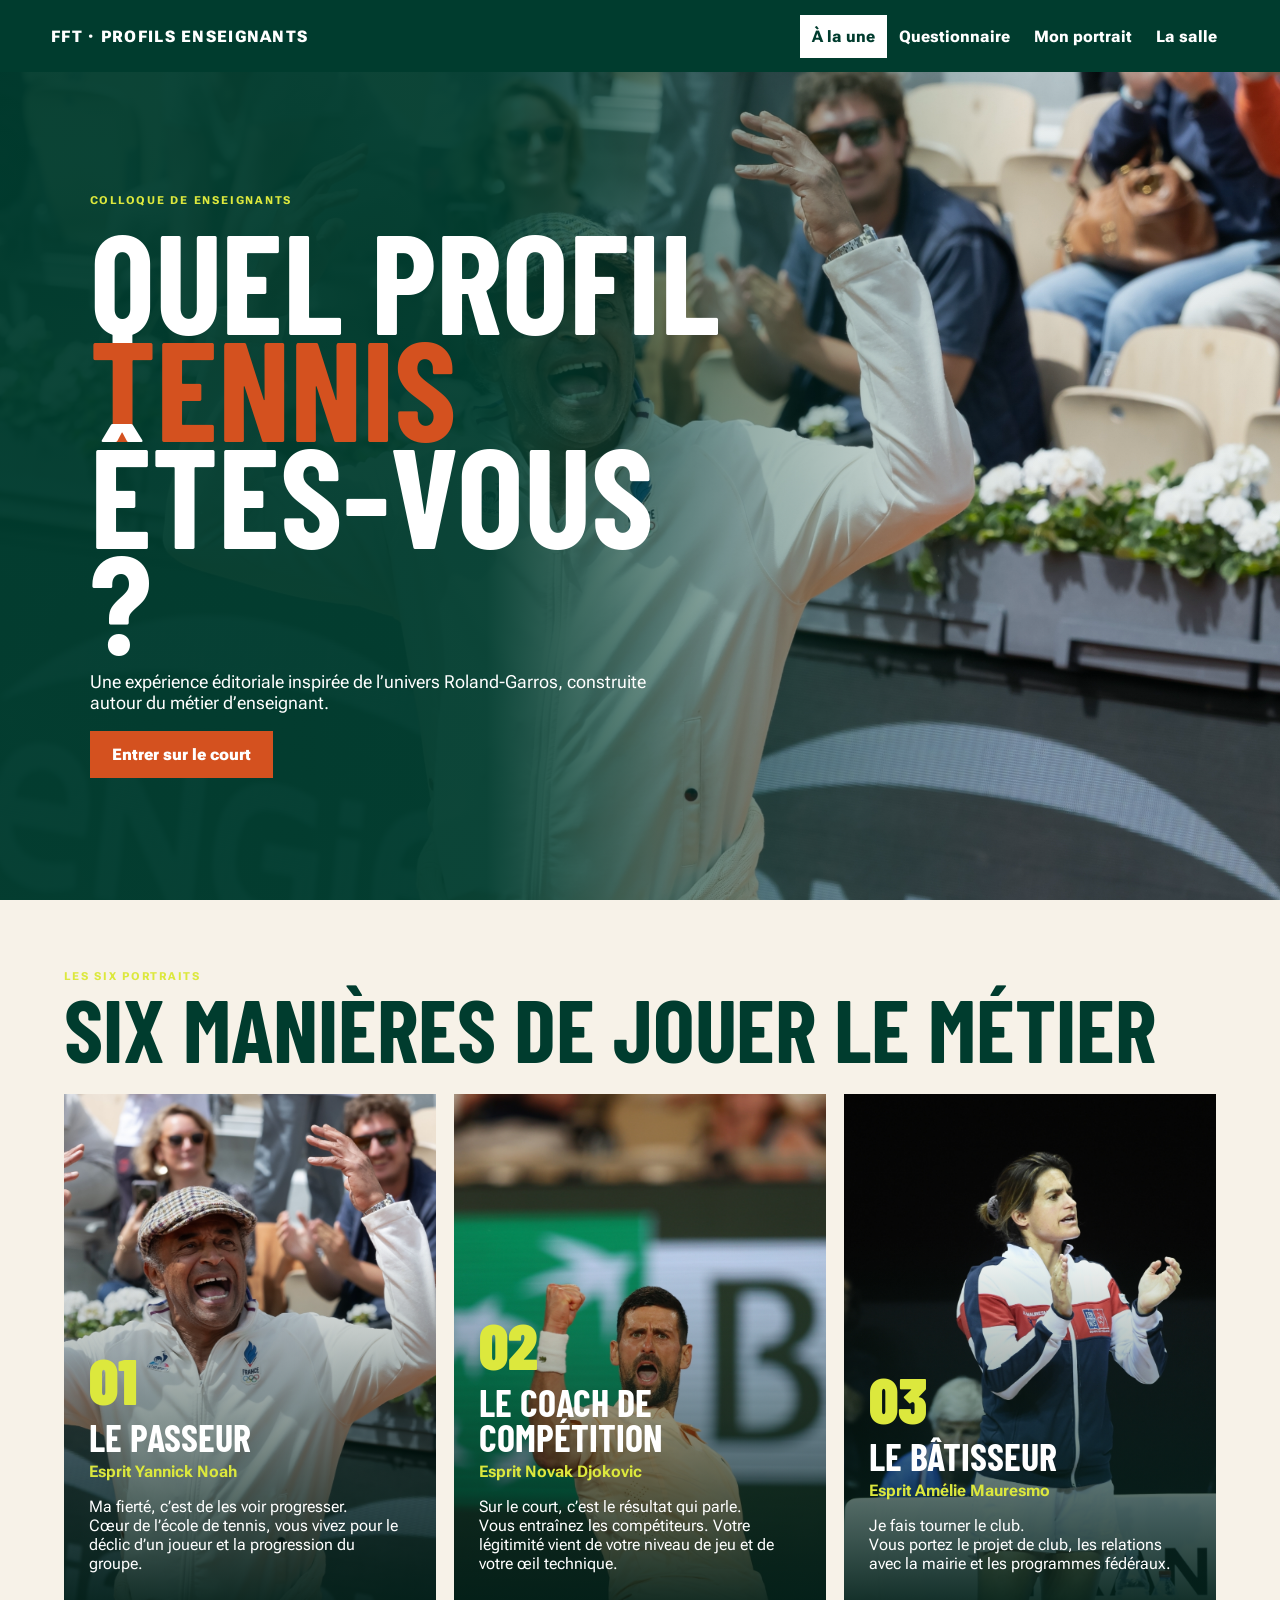
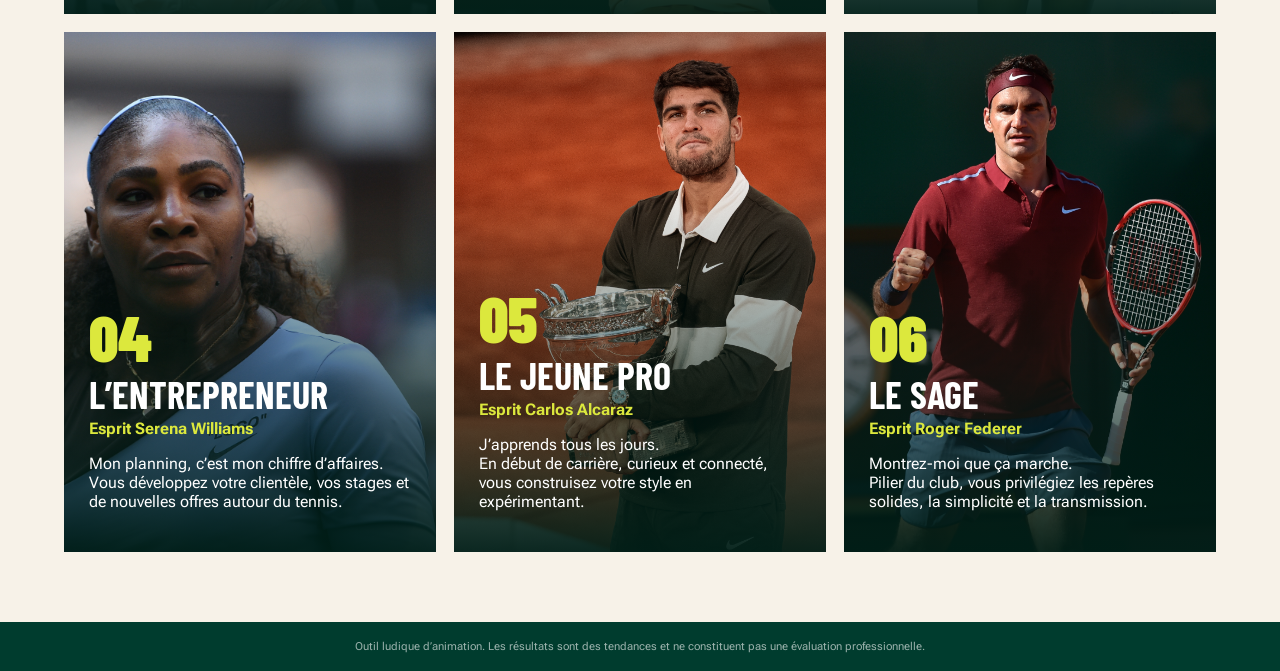
==== index.html @ fdeee8c6 "Add files via upload" ====
<!doctype html><html lang="fr"><head><meta charset="utf-8"><meta name="viewport" content="width=device-width,initial-scale=1"><title>Colloque des Enseignants FFT</title><style>
@import url('https://fonts.googleapis.com/css2?family=Barlow+Condensed:wght@700;800;900&family=Roboto+Flex:wght@400;600;700&display=swap');:root{--g:#003c2e;--o:#d4511f;--c:#f7f2e8;--ink:#18221d;--ball:#dce83d;--line:#d8ddd8}*{box-sizing:border-box}body{margin:0;background:var(--c);color:var(--ink);font-family:'Roboto Flex',Arial,sans-serif}button{font:inherit;cursor:pointer}h1,h2,h3{font-family:'Barlow Condensed',Arial,sans-serif;text-transform:uppercase}.top{height:72px;background:var(--g);color:#fff;padding:0 4vw;display:flex;align-items:center;justify-content:space-between;position:sticky;top:0;z-index:20}.brand{font-weight:900;letter-spacing:.08em}.nav{display:flex}.nav button,.menu{border:0;background:transparent;color:#fff;padding:12px;font-weight:800}.nav button.on{background:#fff;color:var(--g)}.menu{display:none;background:#fff;color:var(--g)}.hero{min-height:calc(100vh - 72px);background:linear-gradient(90deg,#003c2ef2 0 38%,#003c2e6c 58%,#003c2e12 80%),var(--hero) 50% 42%/cover no-repeat;color:#fff;display:flex;align-items:center}.hero-copy{padding:7vw;max-width:820px}.kicker{color:var(--ball);font-size:11px;font-weight:900;letter-spacing:.16em;text-transform:uppercase}.hero h1{font-size:clamp(68px,11vw,150px);line-height:.76;margin:18px 0}.hero h1 span{color:var(--o)}.hero p{font-size:18px;max-width:580px}.btn{border:0;background:var(--o);color:#fff;padding:14px 22px;font-weight:900}.section{padding:70px 5vw}.section h2{font-size:clamp(50px,7vw,88px);line-height:.85;color:var(--g);margin:8px 0 28px}.grid{display:grid;grid-template-columns:repeat(3,1fr);gap:18px}.story{height:520px;position:relative;overflow:hidden;color:#fff;background:var(--g)}.story img{width:100%;height:100%;object-fit:cover;object-position:50% 25%}.story:after{content:'';position:absolute;inset:0;background:linear-gradient(transparent 28%,#001e17f2)}.story-copy{position:absolute;z-index:2;left:0;right:0;bottom:0;padding:25px}.story-no{font:900 64px/1 'Barlow Condensed';color:var(--ball)}.story h3{font-size:38px;line-height:.9;margin:8px 0}.story b{color:var(--ball)}.page{min-height:calc(100vh - 72px);padding:5vw 12px;background:linear-gradient(#003c2ee9,#003c2ef5),var(--hero) 50% 42%/cover fixed}.paper,.mag{max-width:1080px;margin:auto;background:#fff;box-shadow:0 30px 90px #001f1766}.paper{padding:clamp(20px,5vw,52px)}.meta{display:flex;justify-content:space-between;font-size:11px;color:#65716a;font-weight:900;text-transform:uppercase}.progress{height:6px;background:#e0e5e0;margin:14px 0 30px}.progress i{height:100%;display:block;background:var(--o)}.question{font:900 clamp(38px,6vw,66px)/.95 'Barlow Condensed';text-transform:uppercase;color:var(--g);margin-bottom:25px}.answers{display:grid;gap:9px}.answer{border:1.5px solid var(--line);background:#fff;padding:13px;display:flex;align-items:center;gap:13px;text-align:left}.answer.sel{border-color:var(--o);background:#fff7f2}.ball{width:42px;height:42px;flex:none;border-radius:50%;background:var(--ball);display:grid;place-items:center;color:var(--g);font-weight:900;position:relative;overflow:hidden}.ball:before,.ball:after{content:'';position:absolute;width:74%;height:74%;border:2px solid white;border-top-color:transparent;border-bottom-color:transparent;border-radius:50%}.ball:before{left:-52%}.ball:after{right:-52%}.qnav{display:flex;justify-content:space-between;gap:10px;margin-top:22px}.back{background:#fff;color:var(--g);border:1px solid var(--line)}.btn:disabled{opacity:.3}.cover{min-height:680px;display:grid;grid-template-columns:.9fr 1.1fr;background:var(--g);color:#fff}.cover-img{background:var(--photo) 50% 25%/cover no-repeat}.cover-copy{padding:48px;display:flex;justify-content:center;flex-direction:column}.mast{font:900 24px 'Barlow Condensed';letter-spacing:.11em;border-bottom:4px solid var(--o);padding-bottom:9px}.cover h1{font-size:clamp(64px,8vw,105px);line-height:.75;margin:28px 0 15px}.tag{display:inline-block;padding:7px 10px;background:var(--o);font-weight:900;margin-right:6px}.tag.light{background:#fff;color:var(--g)}.article{padding:34px}.deck{font:800 25px/1.3 'Barlow Condensed';color:var(--g)}.cards,.stats,.axes{display:grid;grid-template-columns:repeat(3,1fr);gap:12px;margin:20px 0}.box,.stat{background:var(--c);padding:17px}.box b{display:block;color:var(--g);margin-bottom:7px}.big,.stat strong{font:900 34px 'Barlow Condensed';color:var(--o)}.stat strong{display:block}.stat span{font-size:12px;color:#65716a}.axis{height:11px;background:#dce1dc;margin-top:9px}.axis i{display:block;height:100%;background:var(--o)}.feature{display:grid;grid-template-columns:1.1fr .9fr;gap:20px;background:var(--g);color:#fff;padding:25px;margin:24px 0}.quote{font:900 40px/1 'Barlow Condensed';color:var(--ball)}.scores{display:flex;flex-wrap:wrap;gap:8px}.scores span{background:#fff;padding:8px 10px;border:1px solid var(--line)}.room-head{display:flex;justify-content:space-between;gap:18px;align-items:end;margin-bottom:26px}.room-head h1{font-size:clamp(55px,8vw,96px);line-height:.8;color:var(--g);margin:8px 0}.room-kpis{display:grid;grid-template-columns:repeat(3,1fr);gap:12px;margin:18px 0}.room-grid{display:grid;grid-template-columns:1.2fr .8fr;gap:16px}.row{display:grid;grid-template-columns:180px 1fr 75px;gap:10px;align-items:center;margin:13px 0}.track{height:14px;background:#dce1dc}.track i{display:block;height:100%;background:var(--o)}.room-actions{display:flex;gap:9px;flex-wrap:wrap}.file-label{display:inline-flex;align-items:center;background:var(--g);color:#fff;padding:14px 18px;font-weight:900;cursor:pointer}.file-label input{display:none}.privacy{font-size:12px;color:#65716a;border-top:1px solid var(--line);padding-top:14px}.footer{background:var(--g);color:#ffffff99;text-align:center;padding:18px;font-size:11px}@media(max-width:900px){.grid{grid-template-columns:1fr 1fr}.cover{grid-template-columns:1fr}.cover-img{min-height:560px}.cards,.stats,.axes{grid-template-columns:1fr 1fr}.feature{grid-template-columns:1fr}}@media(max-width:650px){.top{height:auto;min-height:64px;padding:9px}.menu{display:block}.nav{display:none;position:absolute;right:8px;top:57px;background:var(--g);flex-direction:column}.nav.open{display:flex}.hero{min-height:720px;background:linear-gradient(#003c2e2a,#003c2ee8),var(--hero) 50% 38%/cover}.hero-copy{padding:35px 14px;margin-top:auto}.hero h1{font-size:72px}.section{padding:45px 10px}.grid{grid-template-columns:1fr}.page{padding:18px 7px}.paper{padding:20px 12px}.qnav{flex-direction:column-reverse}.qnav .btn{width:100%}.cover-img{min-height:430px}.cover-copy,.article{padding:23px 13px}.cards,.stats,.axes,.room-kpis,.room-grid{grid-template-columns:1fr}.room-head{align-items:start;flex-direction:column}.row{grid-template-columns:110px 1fr 55px;font-size:12px}.feature{padding:18px 13px}}
</style></head><body><header class="top"><div class="brand">FFT · PROFILS ENSEIGNANTS</div><button id="menu" class="menu">Menu</button><nav id="nav" class="nav"><button data-v="home">À la une</button><button data-v="quiz">Questionnaire</button><button data-v="result">Mon portrait</button><button data-v="room">La salle</button></nav></header><main id="app"></main><footer class="footer">Outil ludique d’animation. Les résultats sont des tendances et ne constituent pas une évaluation professionnelle.</footer><script>
const D={"p": {"P": {"n": "Le Passeur", "m": "Yannick Noah", "d": "Ma fierté, c’est de les voir progresser.", "p": "Cœur de l’école de tennis, vous vivez pour le déclic d’un joueur et la progression du groupe.", "f": ["Pédagogie et patience", "Animation du collectif", "Lien avec les familles"], "w": ["Séances hétérogènes", "Relations parents", "Suivi individuel"], "ai": ["Différencier les séances", "Créer des jeux", "Rédiger des bilans"], "prompt": "Prépare une séance d’une heure pour huit enfants, niveau orange, objectif service.", "stats": [["87 %", "encadrent l’école de tennis"], ["68 %", "encadrent le mini-tennis"]], "v": [-0.8, 0.4, -0.8]}, "C": {"n": "Le Coach de compétition", "m": "Novak Djokovic", "d": "Sur le court, c’est le résultat qui parle.", "p": "Vous entraînez les compétiteurs. Votre légitimité vient de votre niveau de jeu et de votre œil technique.", "f": ["Expertise technique", "Analyse tactique", "Exigence"], "w": ["Individualiser", "Analyser les matchs", "Planifier la saison"], "ai": ["Plans individualisés", "Analyse de notes", "Routines mentales"], "prompt": "À partir de mes notes de match, identifie trois axes et propose un cycle de quatre semaines.", "stats": [["55 %", "encadrent un centre d’entraînement jeunes"], ["19,5 %", "citent la préparation mentale"], ["16,6 %", "citent la préparation physique"], ["14,9 %", "citent le haut niveau"]], "v": [-0.6, -0.4, 0.8]}, "B": {"n": "Le Bâtisseur", "m": "Amélie Mauresmo", "d": "Je fais tourner le club.", "p": "Vous portez le projet de club, les relations avec la mairie et les programmes fédéraux.", "f": ["Vision d’ensemble", "Coordination", "Organisation"], "w": ["Administratif", "Reporting", "Attentes multiples"], "ai": ["Dossiers de subvention", "Comptes rendus", "Tableaux de bord"], "prompt": "Rédige la partie projet sportif d’un dossier de subvention.", "stats": [["12", "clubs étudiés pour les rôles projet"], ["9 %", "des enseignants sont DES"]], "v": [0.9, -0.2, -0.6]}, "E": {"n": "L’Entrepreneur", "m": "Serena Williams", "d": "Mon planning, c’est mon chiffre d’affaires.", "p": "Vous développez votre clientèle, vos stages et de nouvelles offres autour du tennis.", "f": ["Sens du service", "Autonomie", "Création d’offres"], "w": ["Remplir les créneaux", "Facturation", "Communication"], "ai": ["Créer des offres", "Rédiger des posts", "Préparer des relances"], "prompt": "Crée trois offres de stage pour adultes débutants.", "stats": [["45 %", "ont une part d’activité libérale"], ["26 %", "travaillent dans plusieurs structures"], ["82 %", "encadrent des adultes loisirs"]], "v": [0.7, 0.7, 0.7]}, "J": {"n": "Le Jeune Pro", "m": "Carlos Alcaraz", "d": "J’apprends tous les jours.", "p": "En début de carrière, curieux et connecté, vous construisez votre style en expérimentant.", "f": ["Énergie", "Curiosité", "Aisance numérique"], "w": ["Répertoire d’exercices", "Situations difficiles", "Horaires morcelés"], "ai": ["Réviser", "Créer des exercices", "Simuler des situations"], "prompt": "Joue un parent mécontent afin que je m’entraîne à lui répondre.", "stats": [["30 %", "des enseignants ont 18-30 ans"], ["69 %", "ont un projet diplômant"]], "v": [-0.3, 0.9, -0.2]}, "S": {"n": "Le Sage", "m": "Roger Federer", "d": "Montrez-moi que ça marche.", "p": "Pilier du club, vous privilégiez les repères solides, la simplicité et la transmission.", "f": ["Expérience", "Recul", "Transmission"], "w": ["Outils chronophages", "Paperasse", "Réapprentissage"], "ai": ["Mettre au propre", "Dicter", "Transmettre"], "prompt": "Mets au propre ma progression pédagogique en une fiche.", "stats": [["24 %", "ont 51 ans et plus"], ["79 %", "sont sans projet diplômant"]], "v": [-0.4, -0.9, 0.1]}}, "q": [["Votre meilleur moment de la semaine ?", ["Un joueur progresse", "Un résultat en match", "Un projet avance", "Une activité se remplit", "Une nouvelle séance fonctionne", "Un conseil est transmis"]], ["Ce qui vous prend le plus de temps hors du court ?", ["Préparer les séances", "Analyser les matchs", "Gérer les projets", "Communiquer", "Me former", "La paperasse"]], ["Votre légitimité vient d’abord de…", ["Ma pédagogie", "Mon niveau de jeu", "Mon organisation", "Ma clientèle", "Mon envie d’apprendre", "Mon expérience"]], ["Votre public préféré ?", ["Les jeunes", "Les compétiteurs", "Tout le club", "Les adultes", "Tous les publics", "Les fidèles"]], ["Avec deux heures disponibles, vous…", ["Inventez des jeux", "Analysez des matchs", "Avancez un projet", "Créez une offre", "Testez un outil", "Transmettez"]], ["Où en êtes-vous dans le métier ?", ["Moins de 3 ans", "3 à 10 ans", "10 à 20 ans", "Plus de 20 ans"]], ["Face à un nouvel outil, vous…", ["Testez pour les élèves", "Demandez des preuves", "Regardez le collectif", "Mesurez la valeur", "Foncez", "Attendez une démonstration"]], ["Votre devise ?", ["Chaque enfant progresse", "Le terrain ne ment pas", "Ensemble on va loin", "Mon créneau, ma valeur", "Toujours en progrès", "L’expérience avant tout"]], ["Aujourd’hui, l’IA et vous ?", ["Jamais essayé", "Testé une fois", "De temps en temps", "Chaque semaine", "Tous les jours"]], ["Pour quoi l’avez-vous déjà utilisée ?", ["Rien encore", "Questions générales", "Messages ou posts", "Séances ou plans", "Données ou automatisation"]]], "img": {"P": "[data-uri]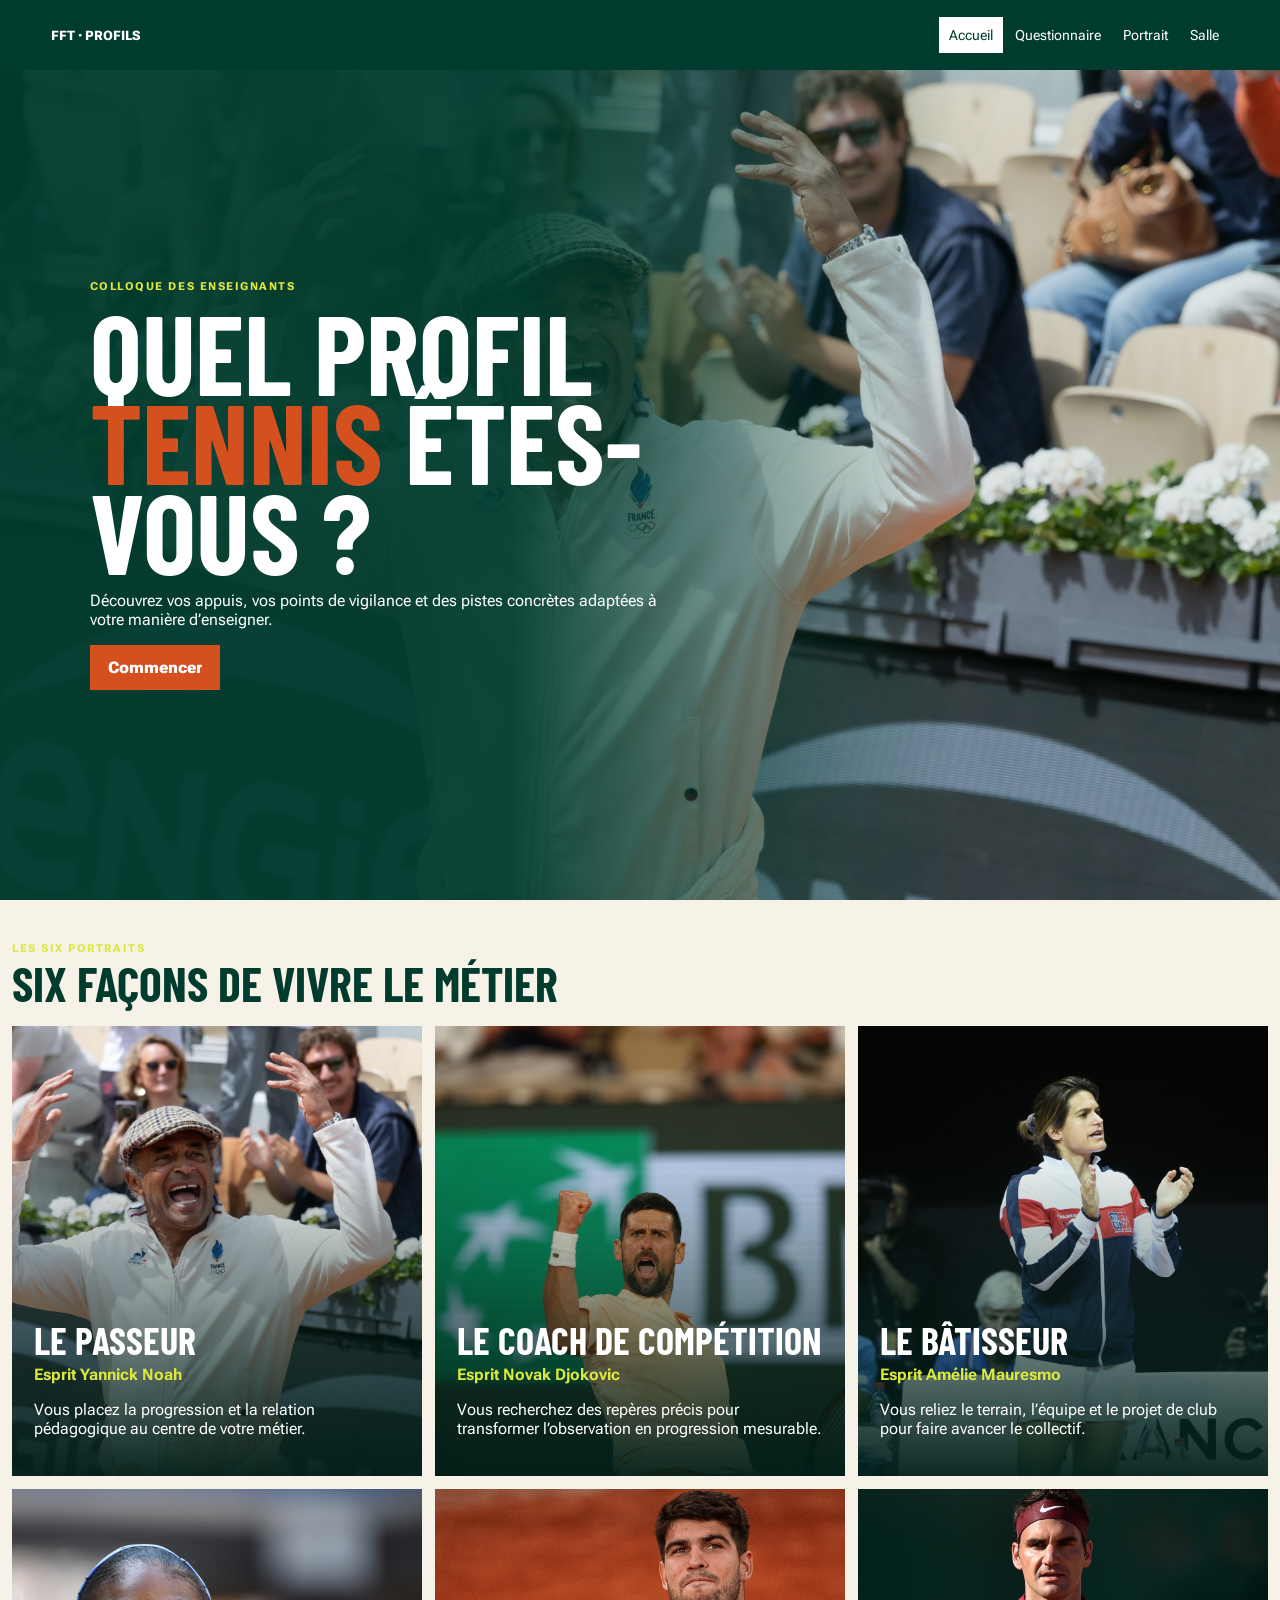
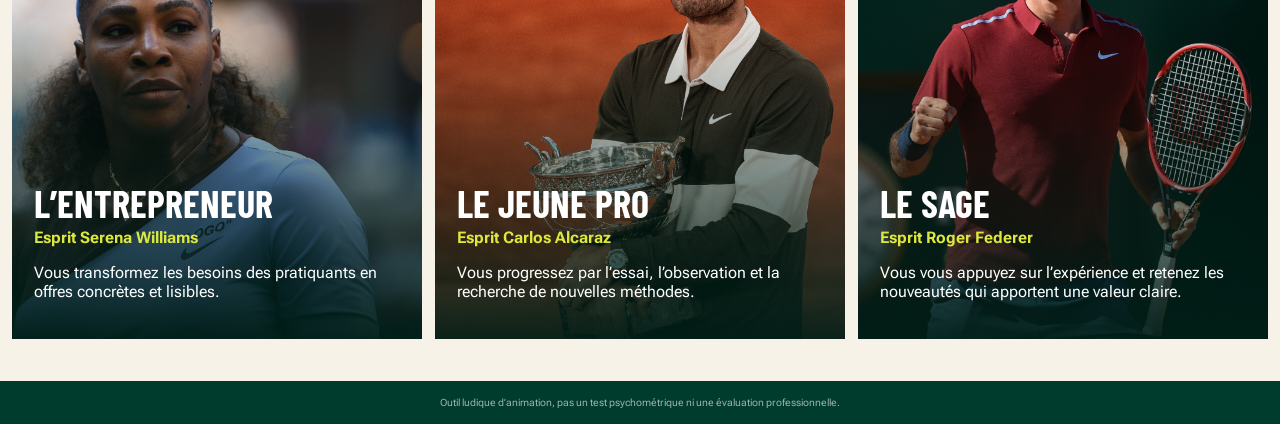
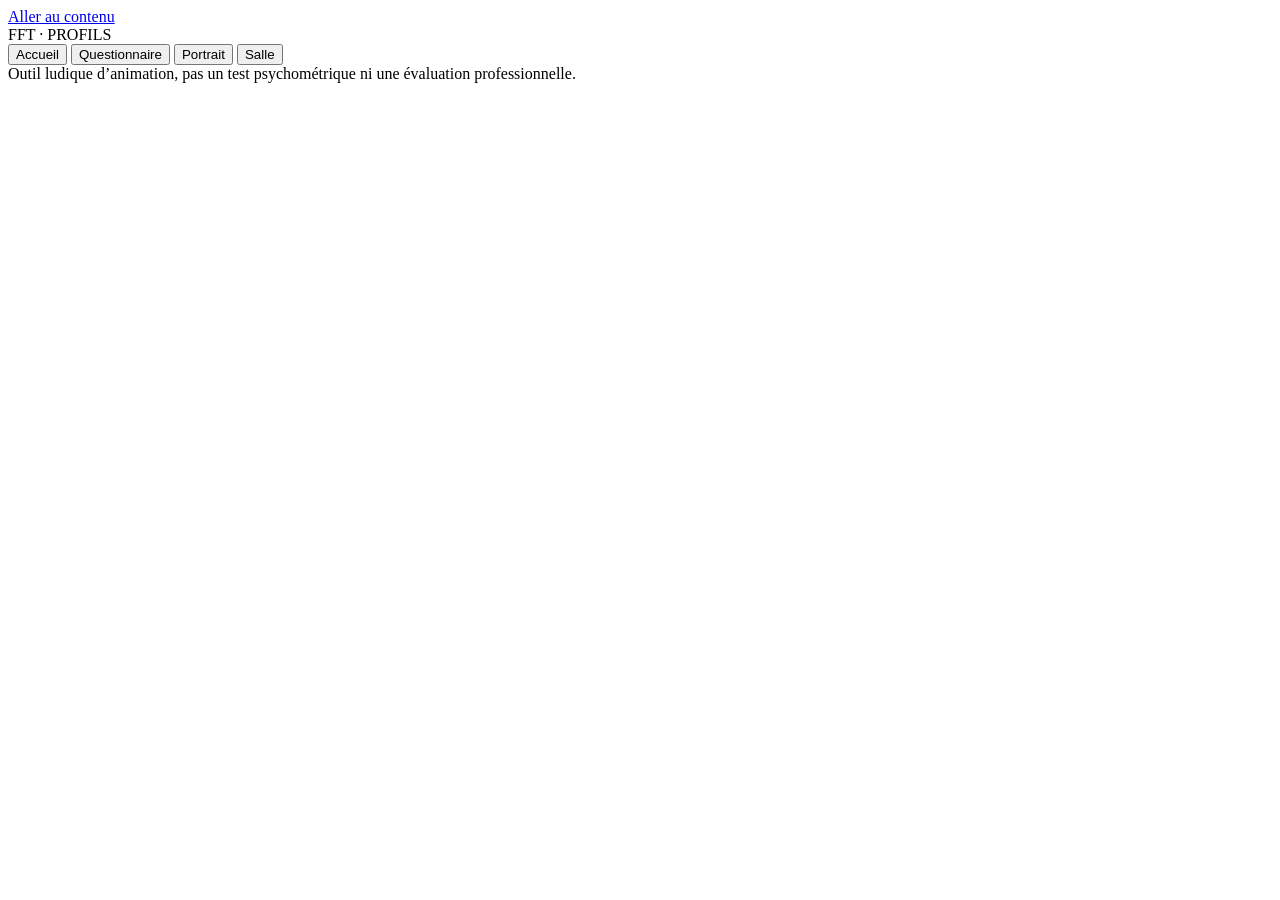
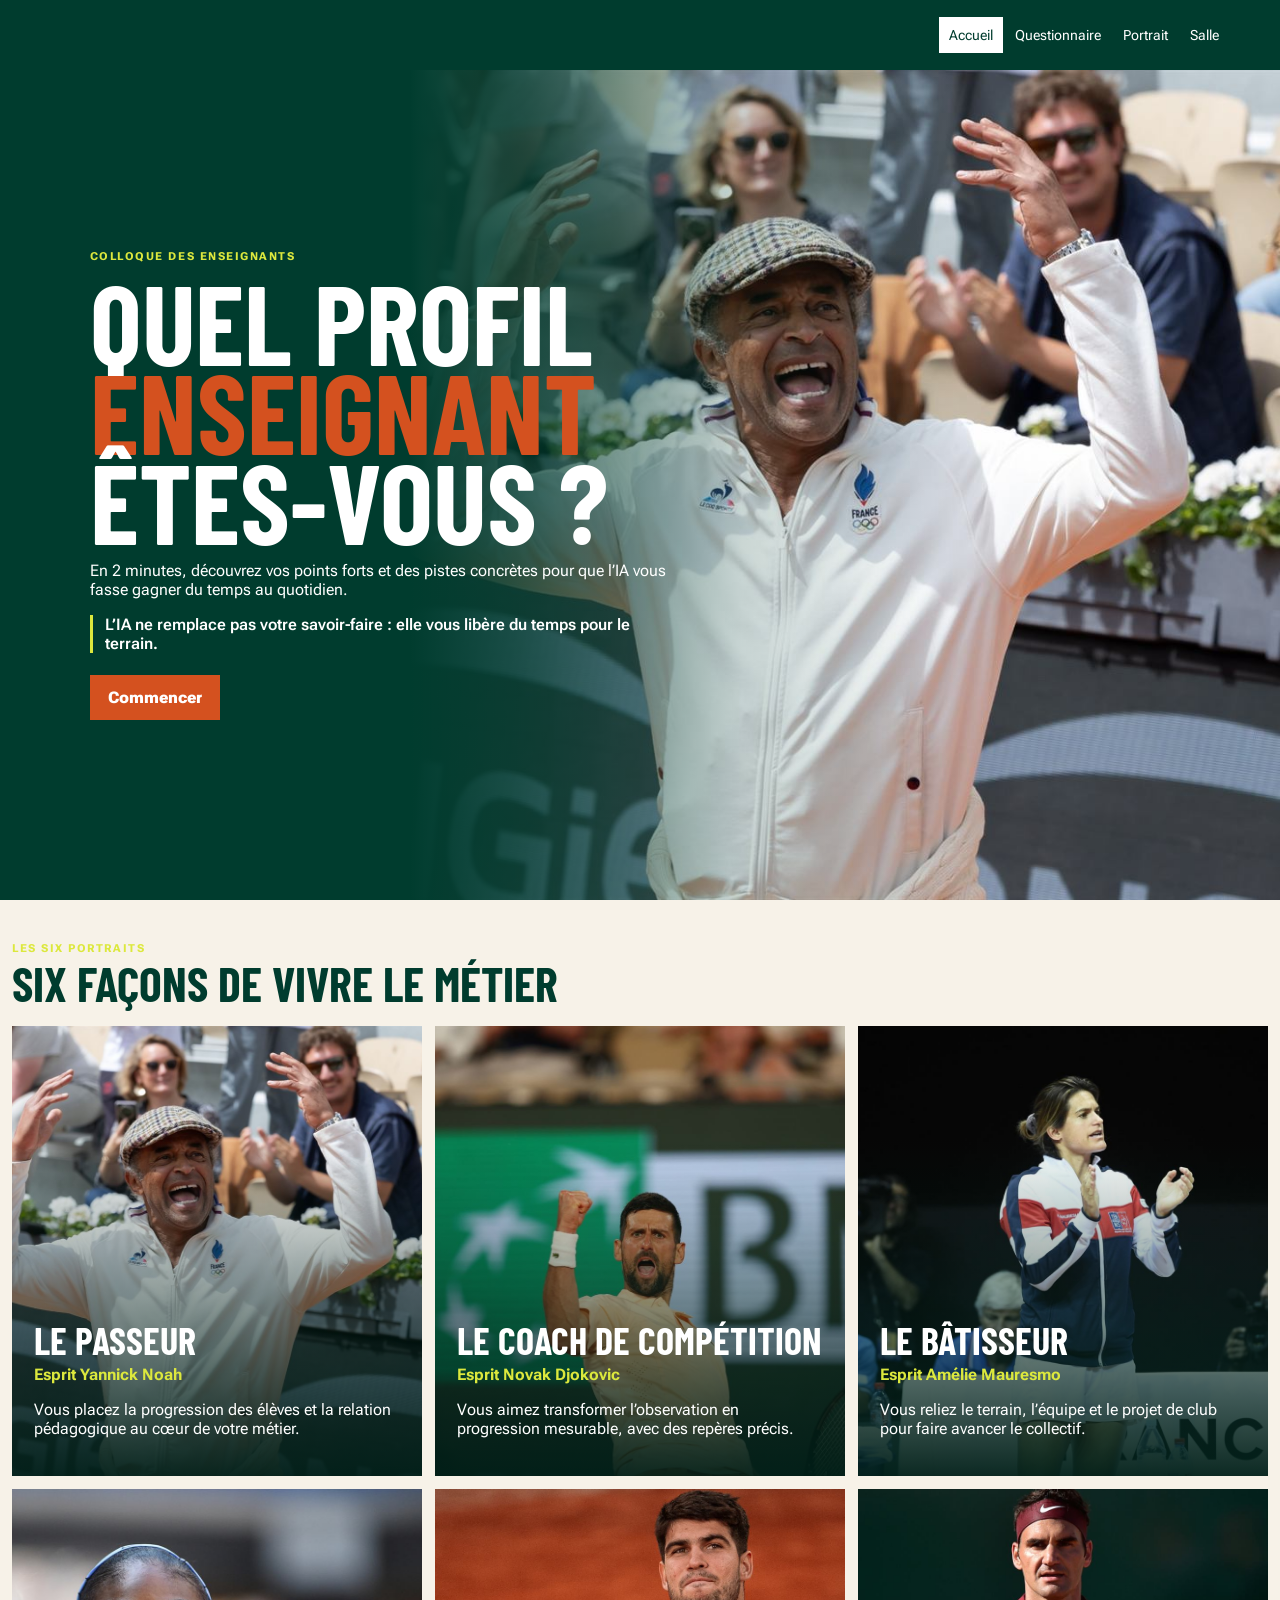
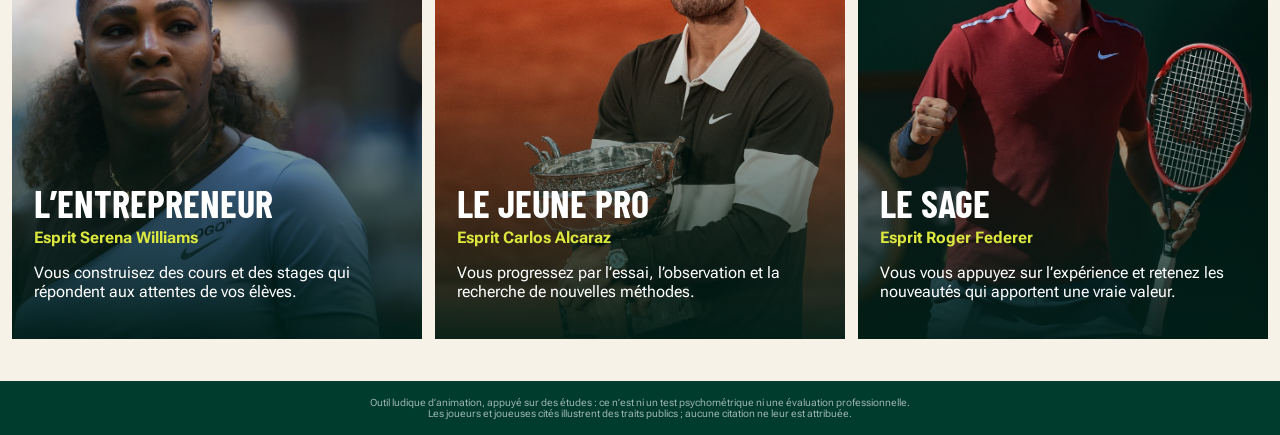
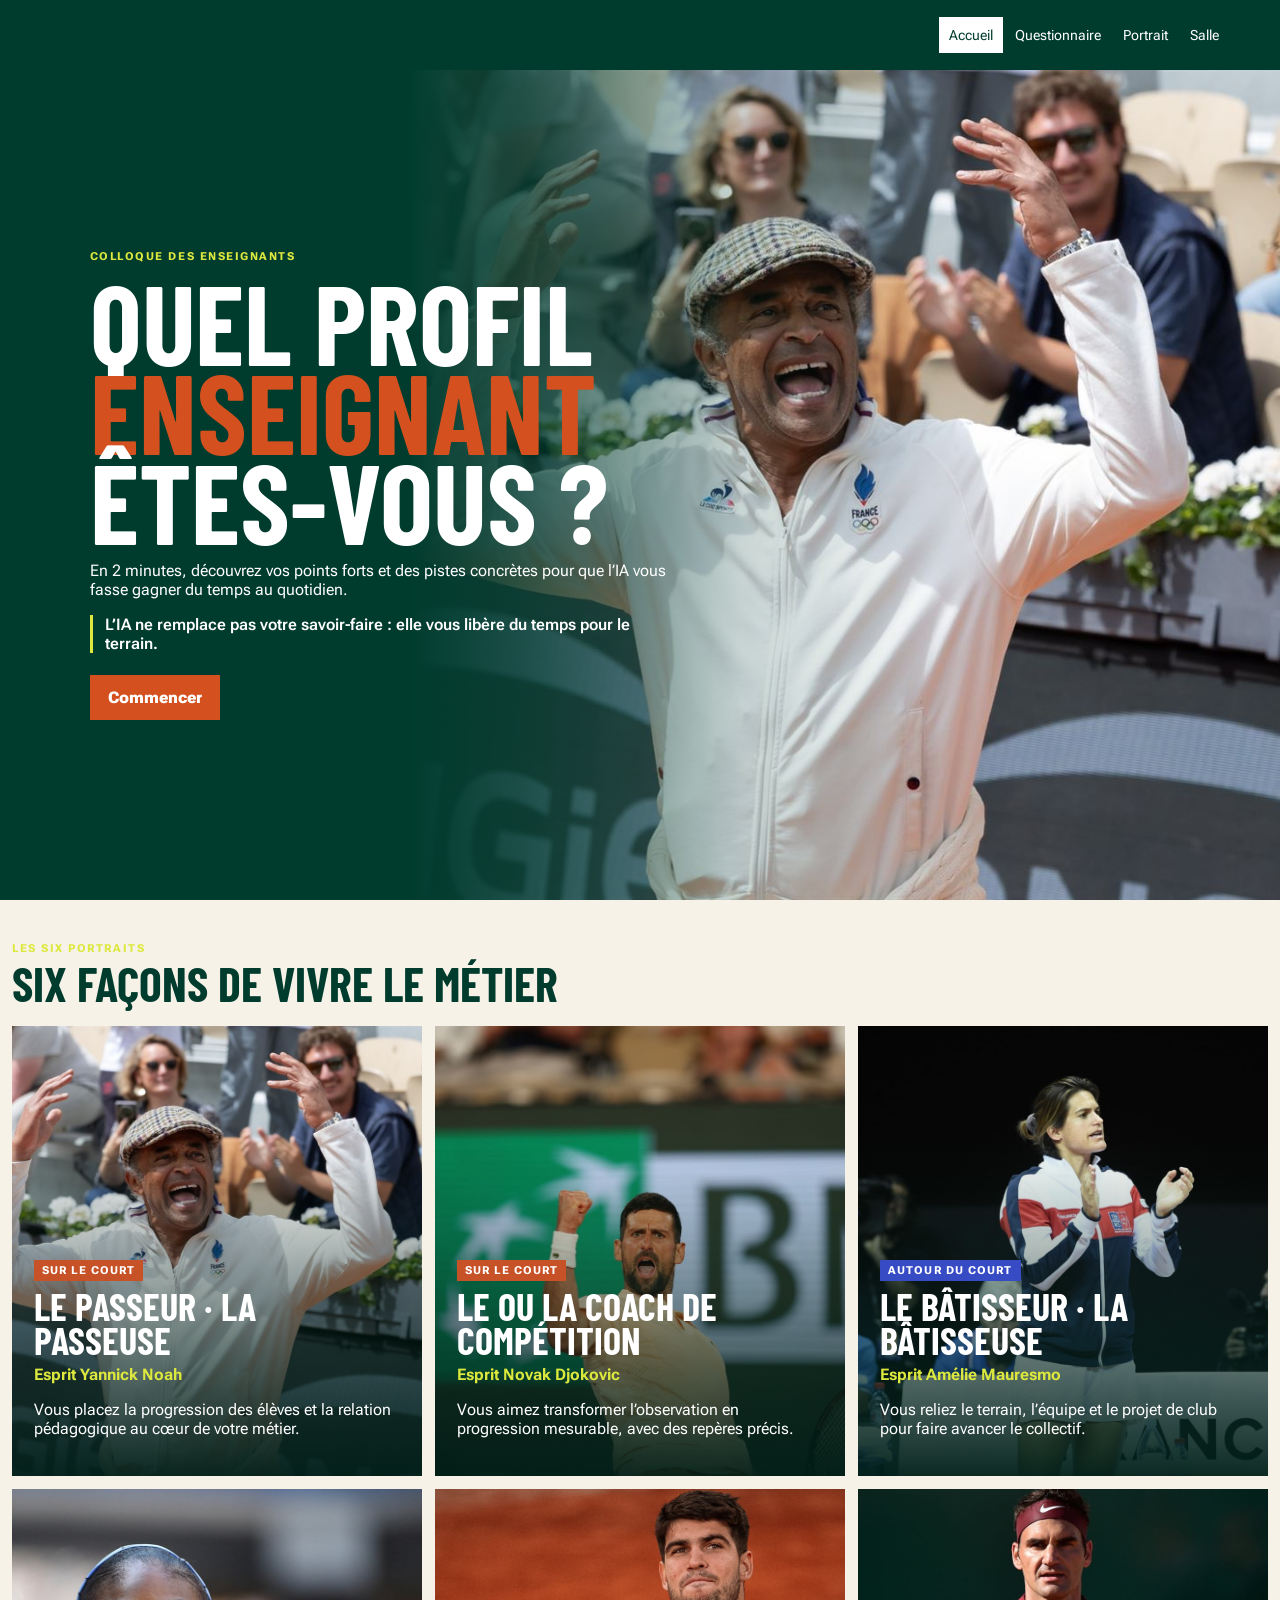
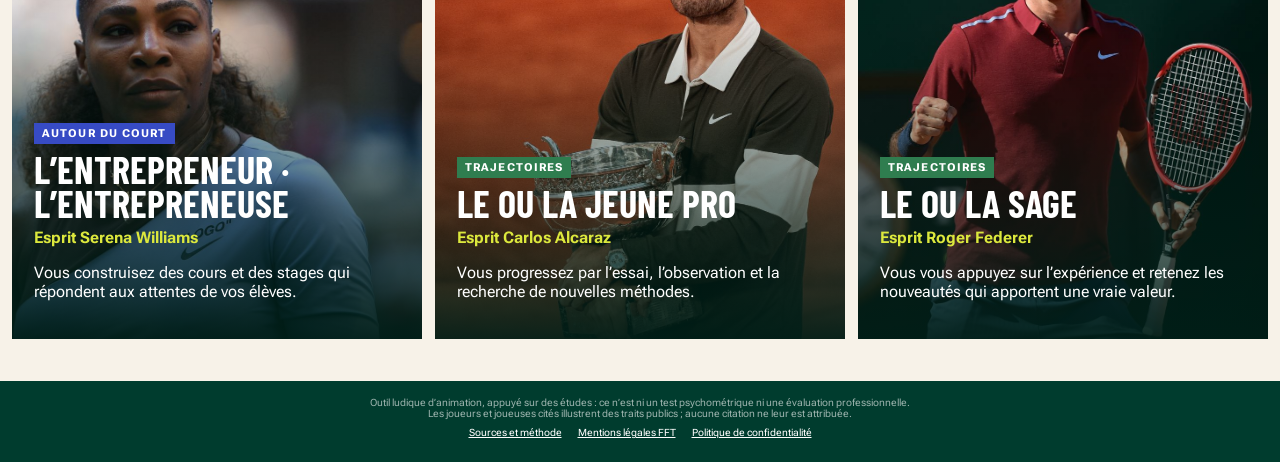
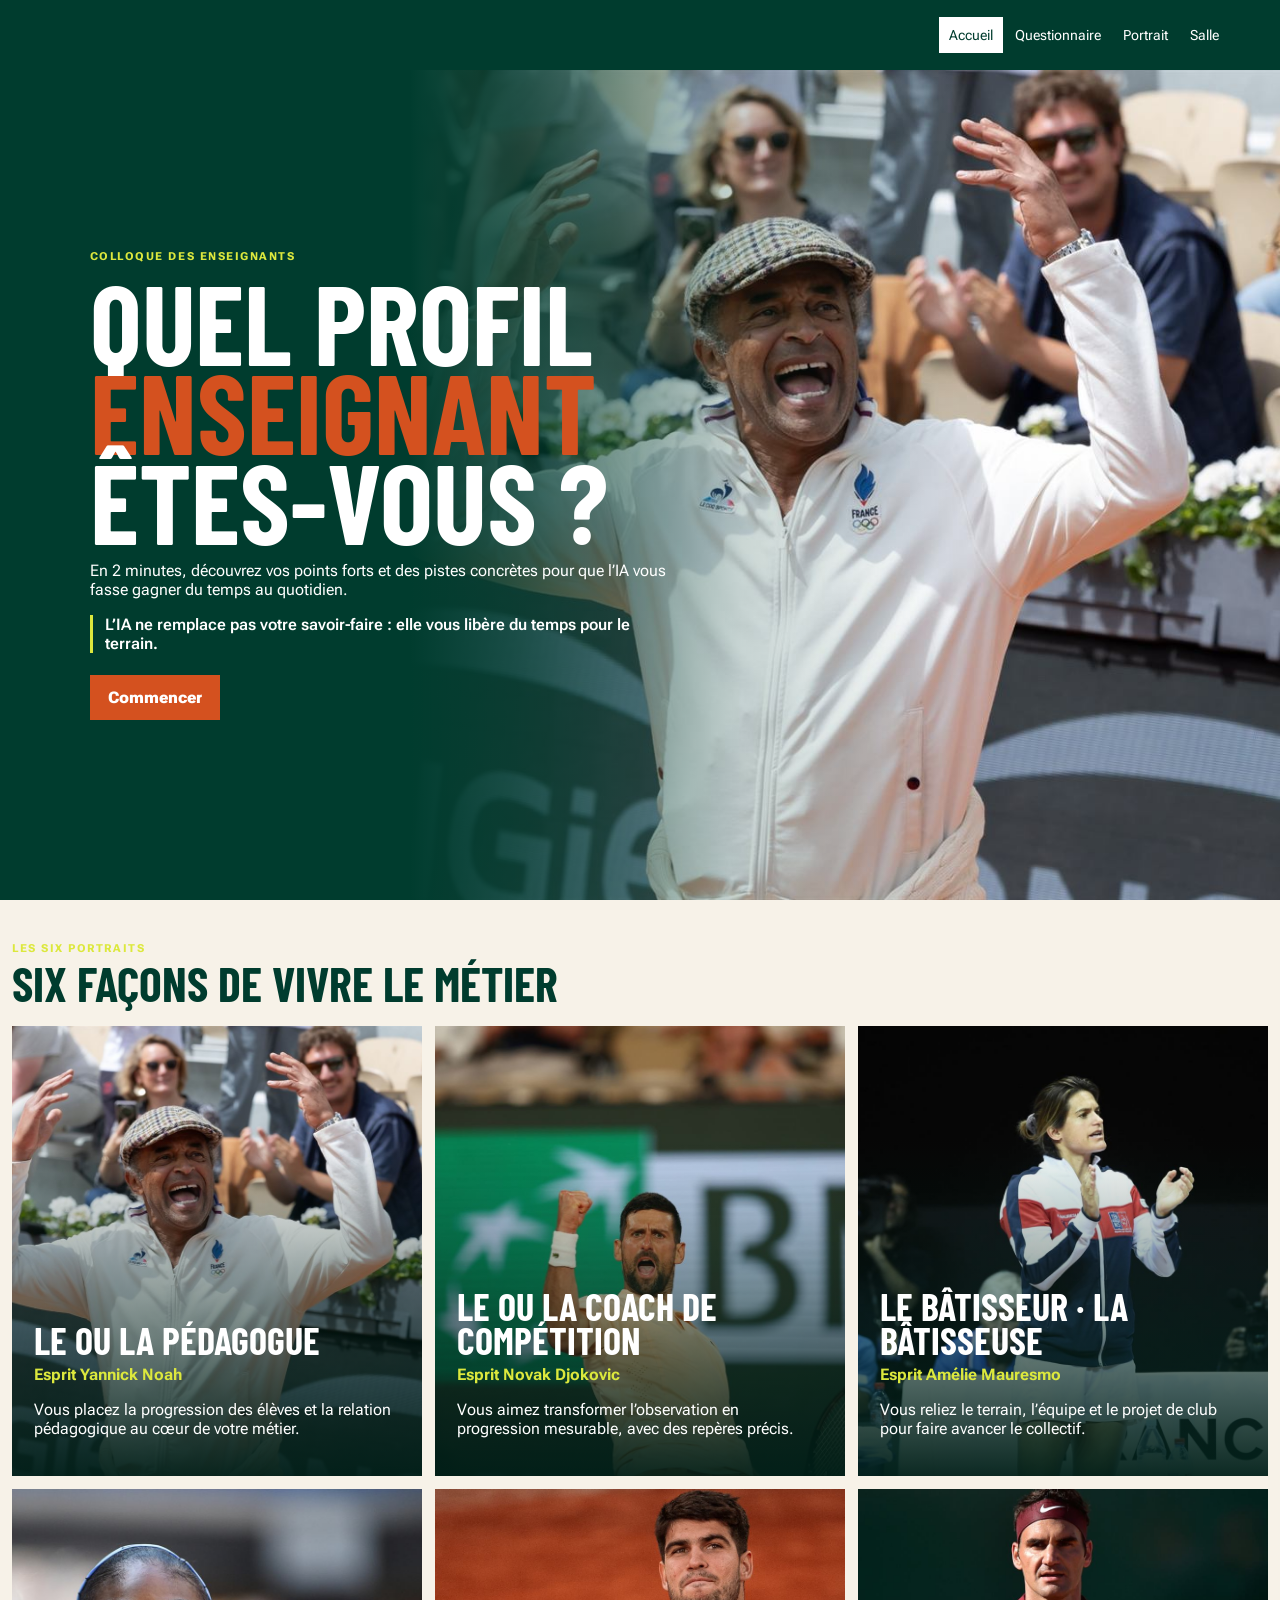
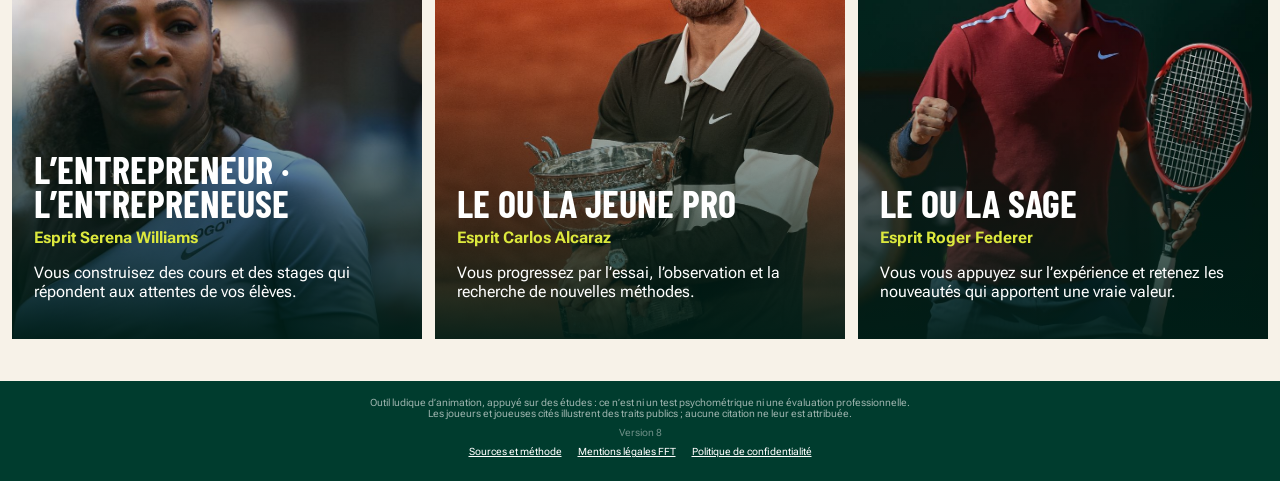
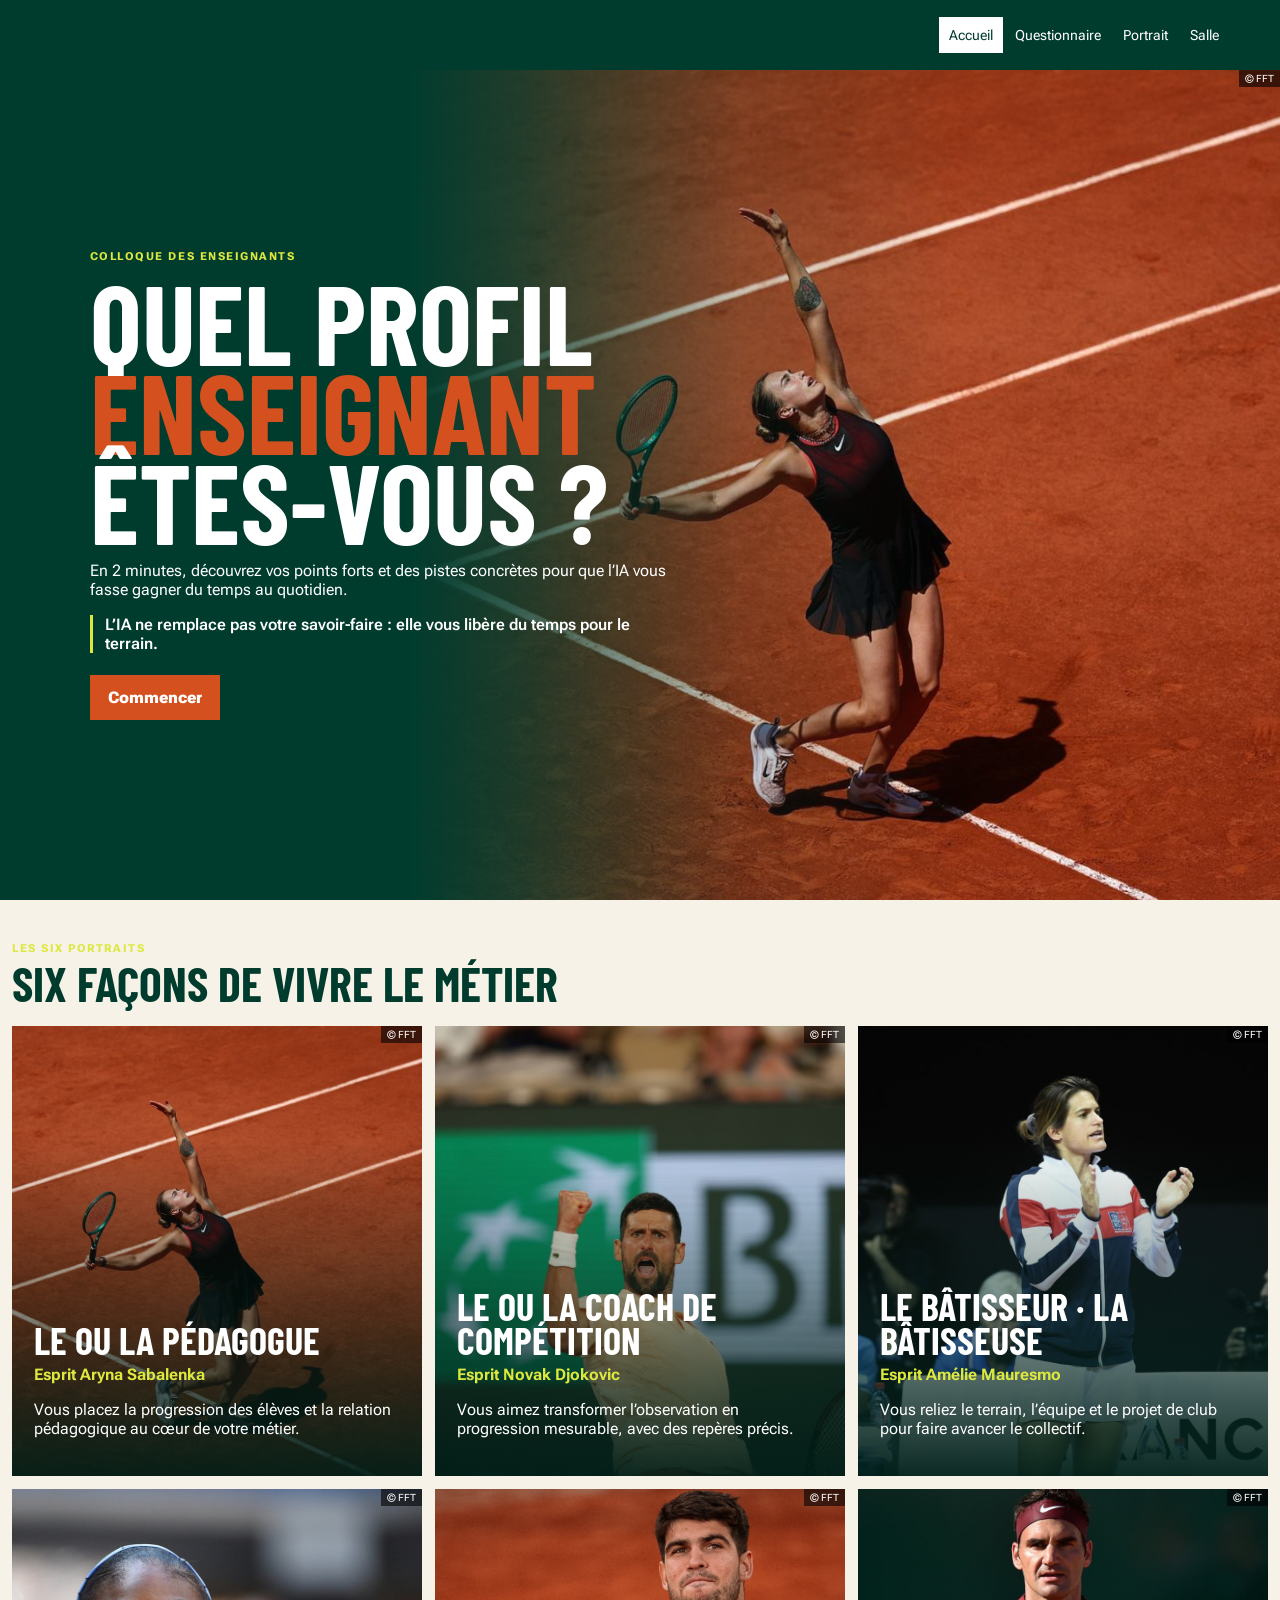
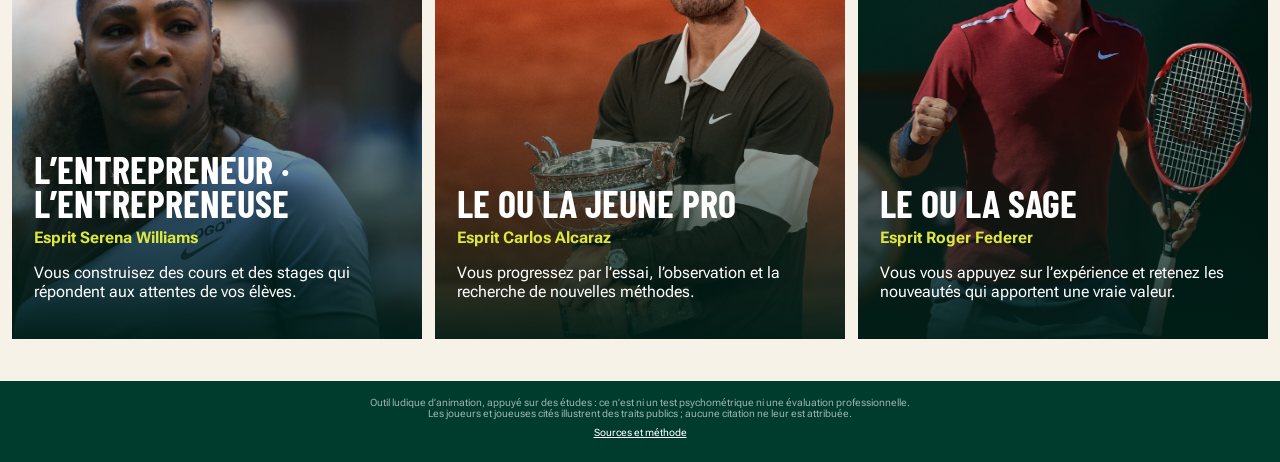
